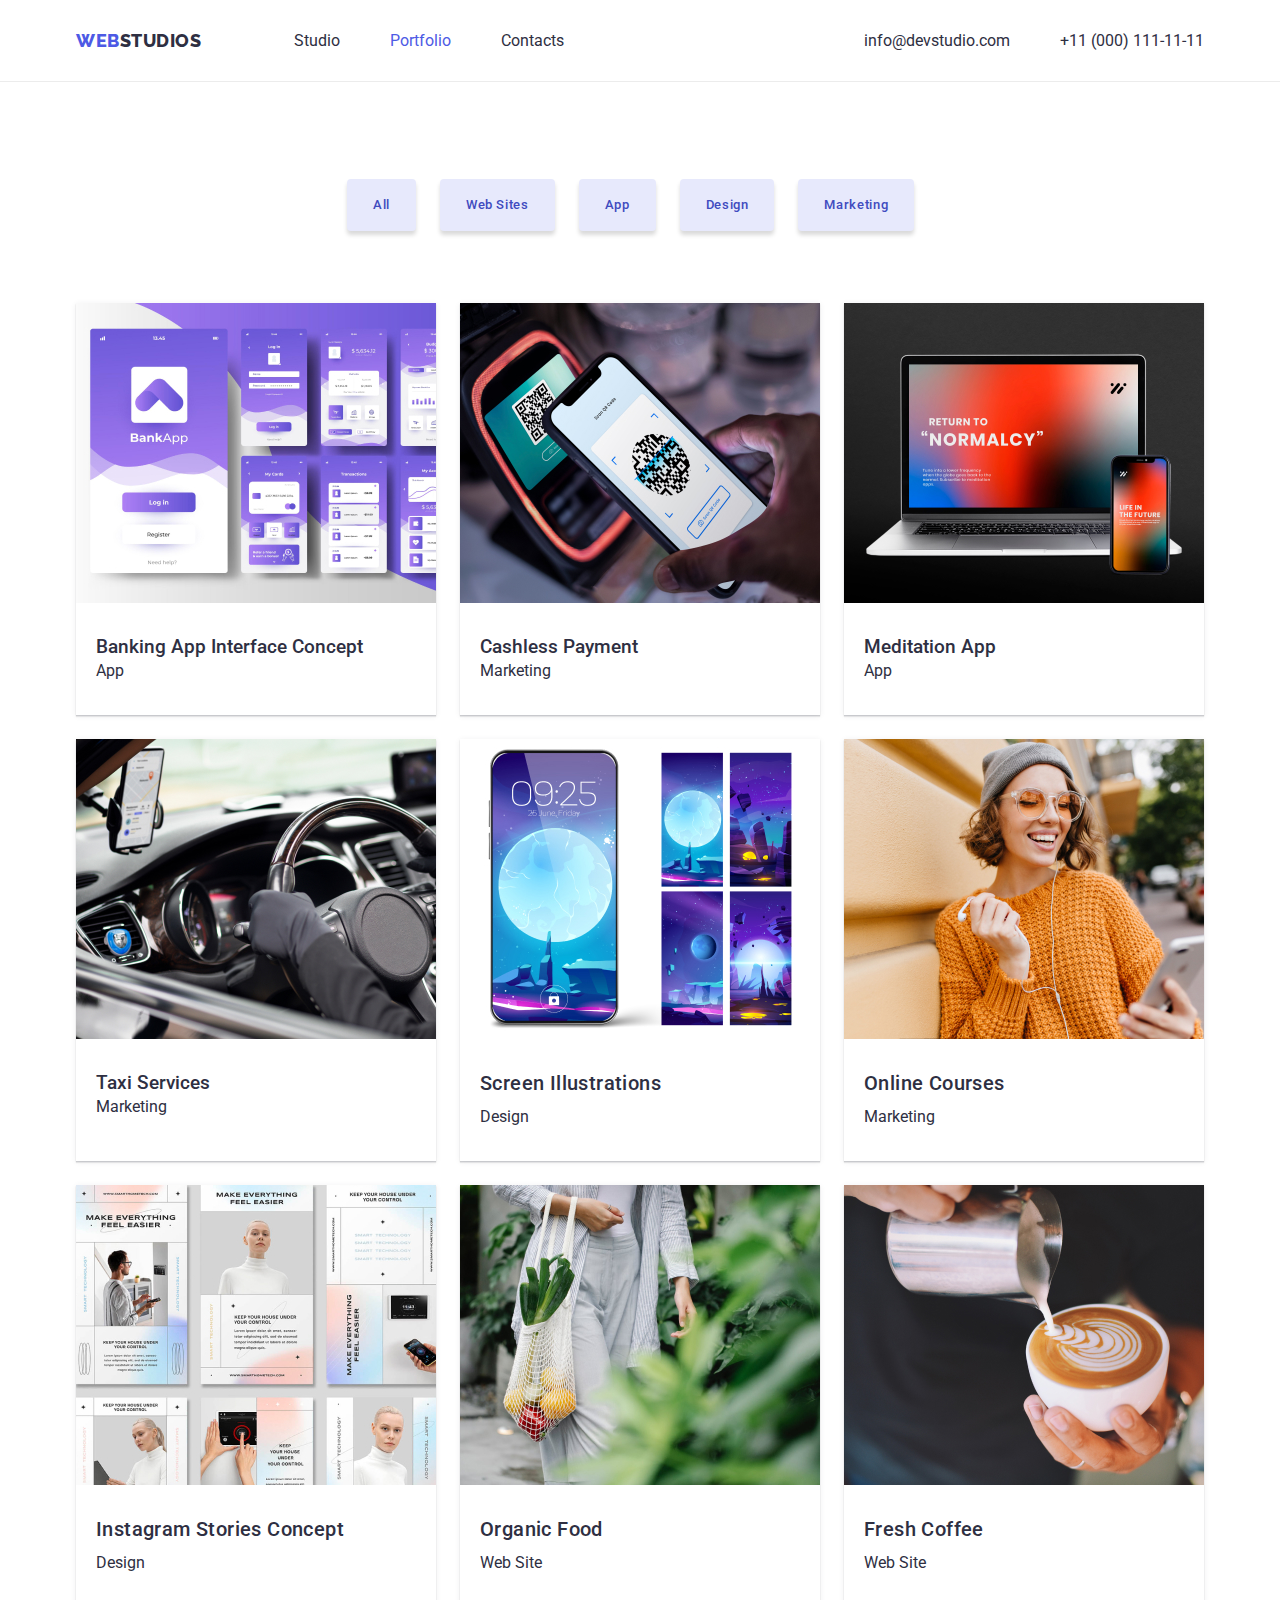
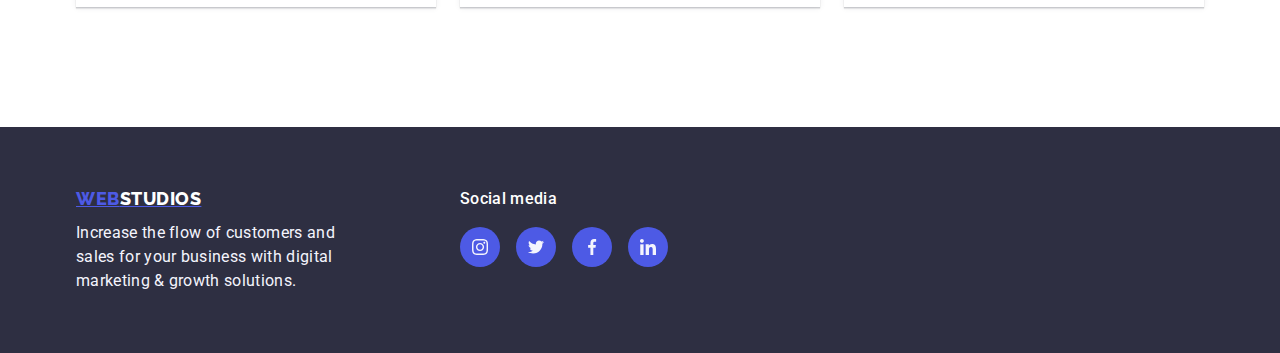
==== portfolio.html @ 6e82077b "initial commit" ====
<!DOCTYPE html>
<html lang="en">
    <head>
        
        <title>goit-markup-hw-02</title>
        <meta charset="UTF-8">

        <link
        href="https://fonts.googleapis.com/css2?family=Raleway:wght@700&family=Roboto:wght@400;500;700;900&display=swap"
        rel="stylesheet"
      />

      <link rel="stylesheet" href="./css/styles.css">

    </head>
   
<body>
    <header class="page-header">
        <div class="container menu">
          <nav class="header-navigator">
            <a href="index.html" class="logo link">WEB<span class="logo-black">STUDIOS</span></a>
            <ul class="header-navigator-menu list">
              <li class="header-navigator-item">
                <a href="index.html" class="page link">Studio</a>
              </li>
              <li class="header-navigator-item">
                <a href="portfolio.html" class="page current link">Portfolio</a>
              </li>
              <li class="header-navigator-item">
                <a href="/Contacts" class="page link">Contacts</a>
              </li>
            </ul>
          </nav>
          <address class="address">
            <ul class="header-ctas">
              <li class="header-navigator-item-ctas"><a href="mailto:info@devstudio.com" class="contact link">info@devstudio.com</a></li>
              <li class="header-navigator-item-ctas"><a href="tel:110001111111" class="contact link">+11 (000) 111-11-11</a></li>
            </ul>
          </address>
        </div>
      </header>

        <body>
            <section class="categories">
                <div class="container">
                    <ul class="categories-menu">
                        <li> <button type="button" class="button-item"> All </button> </li>
                        <li> <button type="button" class="button-item"> Web Sites </button> </li>
                        <li> <button type="button" class="button-item"> App </button> </li>
                        <li> <button type="button" class="button-item"> Design </button> </li>
                        <li> <button type="button" class="button-item"> Marketing </button> </li>
                     </ul>
                </div>

                
            </section>

            <section class="images-menu">
                <div class="container">
                    <ul class="img-actual">
                        <li class="img-item">
                            <img src="./images/images-1.jpg"alt="mobile application interface" width="360">
                            <div class="img-details">
                                <h3 class="image-title-item">
                                    Banking App Interface Concept
                                </h3>
                                <p>
                                    App
                                </p>
                            </div>
                            
                        </li>
                        <li class="img-item">
                            <img src="./images/images-2.jpg"alt="human hands holding a mobile phone scanning QR for payment" width="360">
                            <div class="img-details">
                                <h3 class="image-title-item">
                                    Cashless Payment
                                </h3>
                                <p>
                                    Marketing
                                </p>
                            </div>
                            
                        </li>
                        <li class="img-item">
                            <img src="./images/images-3.jpg"alt="Laptop and Celphone with same design feautures on screen" width="360">
                            <div class="img-details">
                                <h3 class="image-title-item">
                                    Meditation App
                                </h3>
                                <p>
                                    App
                                </p>
                            </div>
                           
                        </li>
                         <li class="img-item">
                            <img src="./images/images-4.jpg"alt="human driving a car" width="360">
                            <div class="img-details">
                                <h3 class="image-title-item">
                                    Taxi Services
                                </h3>
                                <p>
                                    Marketing
                                </p>
                            </div>
                            
                        </li>
                         <li class="img-item">
                            <img src="./images/images-5.jpg"alt="screen designs for mobile" width="360">
                            <div class="img-details">
                                <h3 class="name">
                                    Screen Illustrations
                                </h3>
                                <p class="service">
                                    Design
                                </p>
                            </div>
                            
                        </li>
                        <li class="img-item">
                            <img src="./images/images-6.jpg"alt="woman smiling looking at the mobile"width="360">
                            <div class="img-details"> 
                                <h3 class="name">
                                    Online Courses
                                </h3>
                                    <p class="service">
                                         Marketing
                                    </p>
                            </div>
                           
                        </li>
                        <li class="img-item">
                            <img src="./images/images-7.jpg"alt="concept image; multiple woman looking in front" width="360">
                            <div class="img-details">
                                <h3 class="name">
                                    Instagram Stories Concept
                               </h3>
                                   <p class="service">
                                        Design
                                    </p>
                            </div>
                                
                        </li>
                        <li class="img-item">
                            <img src="./images/images-8.jpg"alt="human holding groceries" width="360">
                            <div class="img-details">
                                <h3 class="name">
                                    Organic Food
                                </h3>
                                    <p class="service">
                                         Web Site
                                    </p>
                            </div>
                            
                            <li class="img-item">
                                <img src="./images/images-9.jpg"alt="human designing coffee" width="360">
                                <div class="img-details">
                                    <h3 class="name">
                                        Fresh Coffee
                                     </h3>
                                     <p class="service">
                                         Web Site
                                     </p>  
                                </div>
                                
                            </li>
    
                        </li>
    
                    </ul>
                </div>
                
            </section>


               

        </body>

        <footer class="footer">
            <div class="container footer-item">
              <div class="footer-logo"> 
                     <a href="index.html" class="logo">WEB<span class="logo-white">STUDIOS</span></a>
                  
                    <p class="footer-description">
                      Increase the flow of customers and <br/> sales for your business with digital <br/> marketing & growth solutions.
                    </p>
                  </div>    
            
                <div class="footer-icon-wrapper">
                      <p class="social-media">Social media</p>
                      <ul class="footer-icon-list">
                        <li class="footer-icon-item">
                        <a href="" class="footer-icon-link">
                            <svg class="footer-icon" width="16" height="16">
                                <use href="./images/icons.svg#instagram"></use>
                            </svg>
                        </a>
                       </li>
                        <li class="footer-icon-item">
                            <a href="" class="footer-icon-link">
                                <svg class="footer-icon" width="16" height="16">
                                    <use href="./images/icons.svg#twitter"></use>
                                </svg>
                            </a>
                        </li>
                        <li class="footer-icon-item">
                            <a href="" class="footer-icon-link">
                                <svg class="footer-icon" width="16" height="16">
                                    <use href="./images/icons.svg#facebook"></use>
                                </svg>
                            </a>
                        </li>
                        <li class="footer-icon-item">
                            <a href="" class="footer-icon-link">
                                <svg class="footer-icon" width="16" height="16">
                                    <use href="./images/icons.svg#linkedin"></use>
                                </svg>
                            </a>
                        </li>
                      </ul>
                  </div>
              </div>
            </div>
          
              
          
          </footer>
    </html>
---- css/styles.css ----
:root {
  --primary-text-color: #757575;
  --accent-color: #2196f3;
  --primary-white-color: #ffffff;
  --primary-black-color: #2e2f42;
  --logo-blue: #4d5ae5;
  --logo-black: #2e2f42;
  --text-white-opacity: rgba(255, 255, 255, 0.6);
  --text-primary-white: #ffff;
  --button-primary-hover: #188ce8;
  --button-portfolio-normal: #e7e9fc;
  --button-portfolio-hover: #404bbf;
  --primary-hover-color: #4d5ae5;
  --button-filter: #fff;
  --background-black: #2f303a;
  --background-grey: #f5f4fa;
  --hero-background: #2e2f42;
  --color-cloud: #f4f4fd;
  --color-slate: #434455;
  --color-green: #31D0AA;
  --color-lightslate: #8E8F99;
}

/* CSS RESETS */

*,
::after,
::before {
  box-sizing: border-box;
  margin: 0;
}

h1,
h2,
h3,
h4,
h5,
h6,
p {
  margin: 0;
}

img {
  display: block;
  max-width: 100%;
  height: auto;
}

address {
  font-style: inherit;
}

.link {
  text-decoration: none;
  color: inherit;
}

ul {
  list-style: none;
  padding: 0;
  margin: 0;
}

.container {
  width: 1158px;
  padding: 0 15px;
  margin: 0 auto;
}

.section {
  padding: 120px 0;
}

body {
  color: var(--primary-black-color);
  font-family: "Roboto", sans-serif;
  background-color: var(--primary-white-color);
  font-size: 16px;
}

/* Header */

/* logo */

.logo {
  font-family: "Raleway", sans-serif;
  font-weight: 800;
  font-size: 18px;
  line-height: 1.125;
  letter-spacing: 0.54px;
  text-transform: uppercase;
  color: var(--logo-blue);
}

.logo-black {
  color: var(--logo-black);
}

.logo-white {
  color: var(--primary-white-color);
}

.menu,
.header-navigator,
.header-navigator-menu,
.header-ctas {
  display: flex;
  align-items: center;
}

.header-navigator-menu {
  margin-left: 93px;
}

.address {
  margin-left: auto;
}

.header-navigator-menu .header-navigator-item:not(:last-child),
.header-ctas .header-navigator-item-ctas:not(:last-child) {
  margin-right: 50px;
}

.header-navigator-menu .page,
.header-ctas .contact {
  display: block;
  padding-top: 32px;
  padding-bottom: 31px;
  color: var(--primary-black-color);
  font-weight: 500px;
  line-height: 1.15em;
}


/* Header Navigation Links Hovaer and Focus + current page */
.header-navigator-menu .page:hover,
.header-navigator-menu .page:focus,
.header-navigator-menu .page.current{
  color: var(--primary-hover-color);
}

/* Header Contacts Hover and Focus */
.header-ctas .contact:hover,
.header-ctas .contact:focus {
  color: var(--primary-hover-color);
}

.page-header {
  border-bottom: 1px solid #ececec;
}


/* Hero */

.hero {
  background-image: url(../images/people-office.jpg);
  max-width: 1440px;
  margin: 0 auto;
  background-repeat: no-repeat;
  background-size: cover;
  object-fit: cover;        
  color: var(--text-primary-white);
  text-align: center;
  padding: 188px 0; 
  background-image: linear-gradient(rgba(46, 47, 66, 0.7),
  rgba(46, 47, 66, 0.7)),
    url(../images/people-office.jpg);

}

.hero-motto {
  margin-bottom: 30px;
  font-weight: 700;
  font-size: 56px;
  letter-spacing: 1.12px;
}

.button {
  font-family: inherit;
  letter-spacing: 0.03em;
  cursor: pointer;
  border-color: transparent;
  border-radius: 4px;
}

.order-service {
  color: var(--button-filter);
  background-color: var(--primary-hover-color);
  padding: 10px 32px;
  box-shadow: 0px 4px 4px 0px rgba(0, 0, 0, 0.15);
  font-weight: 500;
  line-height: 24px; /* 150% */
  letter-spacing: 0.64px;
}



/* Feature */

.features-items {
  display: flex;
  flex-wrap: wrap;
  gap: 24px;
}

.features-items .item {
  flex-basis: calc((100% - 72px) / 4);
}

.features-items .title {
  margin-bottom: 10px;
  font-size: 20px;
  font-weight: 500;
  line-height: 24px; /* 120% */
  letter-spacing: 0.4px;
}

.features-items .description {
  line-height: 24px; /* 150% */
  letter-spacing: 0.32px;
}

/*SVG STYLING AREA*/

.icon-svg-features {
  height: 112px;
  align-items: center;
  justify-content: center;
  border-radius: 4px;
  background-color: var(--background-grey);
  margin-bottom: 8px;
}

.icon-items {
  margin: 24px 100px;
}



/*our team svg styling area*/
.team-link-icon {
  width: 40px;
  height: 40px;
}

.team-list-icons {
  display: flex;
  align-items: center;
  justify-content: center;
  gap: 24px;
}

.team-link-icon {
  display: flex;
  align-items: center;
  justify-content: center;
  width: 40px;
  height: 40px;
  background-color: var(--logo-blue);
  border-radius: 20px;
  transition: background-color 250ms cubic-bezier(0.4, 0, 0.2, 1);
}

.team-icon {
  fill: var(--color-cloud);
}

.team-item-icon {
  padding-top: 15px;
}

.customers-list {
  width: 100%;
  display: flex;
  justify-content: center;
  align-items: center;
  gap: 24px;
}

.customers-icon {
  width: 100%;
  fill: var(--color-lightslate);
}

.customers-item {
  display: flex;
  justify-content: center;
  align-items: center;
  width: 168px;
  height: 88px;
  color: var(--color-slate);
  border-radius: 4px;
  border: 1px solid var(--color-lightslate);
  cursor: pointer;
}

/* end od svg styling area */

/* What are we doing */

.no-top-padding {
  padding-top: 0;
}

.section-title {
  margin-bottom: 50px;
  color: var(--primary-black-color);
  font-weight: 700;
  line-height: 40px; /* 111.111% */
  letter-spacing: 0.72px;
  text-transform: capitalize;
  font-size: 36px;
  text-align: center;
}

.wawd-items {
  display: flex;
  flex-wrap: wrap;
  gap: 24px;
}

.wawd-items .item {
  flex-basis: calc((100% - 48px) / 3);
}

/* Our Team */

.bg-team {
  background-color: var(--background-grey);
}

.our-team-menu {
  display: flex;
  flex-wrap: wrap;
  gap: 24px;
}



.our-team-menu .item {
  flex-basis: calc((100%-72px) / 4);
  width: 264px;
  background-color: var(--primary-white-color);
  box-shadow: 0px 2px 1px 0px rgba(46, 47, 66, 0.08),
    0px 1px 1px 0px rgba(46, 47, 66, 0.16),
    0px 1px 6px 0px rgba(46, 47, 66, 0.08);
  border-radius: 0px 0px 4px 4px;
  
}
/* Formula: calc((100% - number_of_gaps_in_row * value_of_one_gap) / number_of_elements_in_row) */

.details {
  line-height: 24px;
  padding: 32px 20px;
  text-align: center;
}

.our-team-menu .name {
  margin-bottom: 10px;
  font-size: 20px;
  font-weight: 500;
  letter-spacing: 0.4px;
}

.customers-section {
  background-color: var(--button-filter);
  
}

.customers {
  padding-bottom: 72px;
  color: var(--color-navy-blue);
  text-align: center;
  font-family: Roboto;
  font-size: 36px;
  font-style: normal;
  font-weight: 700;
  line-height: 40px;
  letter-spacing: 0.72px;
  text-transform: capitalize;
}

.customers-list {
  width: 100%;
  display: flex;
  justify-content: center;
  align-items: center;
  gap: 24px;
}

.customers-item {
  display: flex;
  justify-content: center;
  align-items: center;
  width: 168px;
  height: 88px;
  color: var(--color-slate);
  border-radius: 4px;
  border: 1px solid var(--color-slate);
  cursor: pointer;
}

.customers-icon {
  width: 100%;
  fill: var(--color-lightslate);
}

.customers-item:hover {
  border-color: var(--color-ocean);
  fill: var(--color-ocean);
}

.customers-icon:hover {
  fill: var(--color-ocean);
}


/* Categories */

.categories-menu {
  list-style: none;
  align-items: center;
  display: flex;
  flex-wrap: wrap;
  gap: 24px;
 }

 .categories-menu:nth-child(1) {
  margin-left: 271px;
}

 .categories-menu .button-item {
  font-family: inherit;
  letter-spacing: 0.03em;
  color: var(--button-portfolio-hover);
  box-shadow: 0px 4px 4px 0px rgba(0, 0, 0, 0.15);
  font-weight: 500;
  line-height: 24px; /* 150% */
  letter-spacing: 0.64px;
  border-color: transparent;
  border-radius: 4px;
  margin-top: 97px;
  margin-bottom: 72px;
  padding: 12px 24px;
 }

 /*IMAGES SECTION*/

 .images-menu {
  list-style: none;
  margin-bottom: 120px;
}

 .img-actual {
  display: flex;
  flex-wrap: wrap;
  gap: 24px;
 }

 .img-item {
  flex-basis: calc((100%-48px) / 3);
  background-color: var(--primary-white-color);
  box-shadow: 0px 2px 1px 0px rgba(46, 47, 66, 0.08),
    0px 1px 1px 0px rgba(46, 47, 66, 0.16),
    0px 1px 6px 0px rgba(46, 47, 66, 0.08);

 }

 

 .img-details {
  line-height: 24px;
  padding: 32px 20px;
 }

 .img-details .name {
  margin-bottom: 10px;
  font-size: 20px;
  font-weight: 500;
  letter-spacing: 0.4px;
 }

 

/* Footer */

.footer {
  padding: 60px 0;
  background-color: var(--hero-background);
  
}

.footer-item {
  text-align: start;
  display: flex;
  flex-wrap: wrap;
}

.footer-logo {
  letter-spacing: 0.03em;
  line-height: 1.3em;
  font-size: 18px;
  font-weight: 800;
  font-family: Raleway;
  margin-right: 120px;
}

.footer-description {
  font-family: Roboto;
  font-size: 16px;
  font-weight: 400;
  letter-spacing: 0.02em;
  line-height: 1.5em;
  color: var(--color-cloud);
  width: 264px;
  margin-left: auto;
  margin-right: auto;
  padding-top: 10px;
}

.social-media {
  color: var(--primary-white-color);
  font-family: Roboto;
  font-size: 16px;
  font-style: normal;
  font-weight: 500;
  line-height: 24px;
  letter-spacing: 0.32px;
  margin-bottom: 16px;
}

/*SVG STYLING AREA*/

.team-link-icon {
  width: 40px;
  height: 40px;
}

.team-list-icons {
  display: flex;
  align-items: center;
  justify-content: center;
  gap: 24px;
}

.team-link-icon {
  display: flex;
  align-items: center;
  justify-content: center;
  width: 40px;
  height: 40px;
  background-color: var(--logo-blue);
  border-radius: 20px;
  transition: background-color 250ms cubic-bezier(0.4, 0, 0.2, 1);
}

.team-icon {
  fill: var(--color-cloud);
}

.team-item-icon {
  padding-top: 15px;
}

.customers-list {
  width: 100%;
  display: flex;
  justify-content: center;
  align-items: center;
  gap: 24px;
}

.customers-icon {
  width: 100%;
  fill: var(--color-lightslate);
}

.customers-item {
  display: flex;
  justify-content: center;
  align-items: center;
  width: 168px;
  height: 88px;
  color: var(--color-slate);
  border-radius: 4px;
  border: 1px solid var(--color-lightslate);
  cursor: pointer;
}

/* end of svg styling area */

/* interactive elements styling area */

/* Header Navigation Links Hover and Focus + current page */
.header-navigator-menu .page:hover,
.header-navigator-menu .page:focus,
.header-navigator-menu .page.current{
  color: var(--primary-hover-color);
}

/* Header Contacts Hover and Focus */
.header-ctas .contact:hover,
.header-ctas .contact:focus {
  color: var(--primary-hover-color);
}

.team-link-icon:hover,
.team-link-icon:focus {
    background-color: var(--button-portfolio-hover)
  }


.footer-icon-link:hover,
.footer-icon-link:focus {
  background-color: var(--color-green);
}

.order-service:hover,
.order-service:focus {
  background-color: var(--button-portfolio-hover);
}



/*end of interactive elements styling area */

.footer-container {
  background-color: var(--hero-background);
  display: flex;
  box-sizing: content-box;
  height: 312px;
}

.footer-icon-list {
  display: flex;
  align-items: center;
  justify-content: center;
  gap: 16px;
  padding: 0;
}

.footer-icon-link {
  display: flex;
  align-items: center;
  justify-content: center;
  width: 40px;
  height: 40px;
  background-color: var(--logo-blue);
  border-radius: 20px;
}

.footer-icon-link {
  width: 40px;
  height: 40px;
}

.footer-icon {
  fill: var(--color-cloud);
}

.footer-icon-link:hover,
.footer-icon-link:focus {
  background-color: var(--color-green);
}




.header-navigator-item-ctas :hover {
  color: var(--primary-hover-color);
}

/*INTERACTION ELEMENT */

/* Header Navigation Links Hovaer and Focus + current page */
.header-navigator-menu .page:hover,
.header-navigator-menu .page:focus,
.header-navigator-menu .page.current{
  color: var(--primary-hover-color);
}

/* Header Contacts Hover and Focus */
.header-ctas .contact:hover,
.header-ctas .contact:focus {
  color: var(--primary-hover-color);
}

.team-link-icon:hover,
.team-link-icon:focus {
    background-color: var(--button-portfolio-hover);
}


.customers-item:hover {
  border-color: var(--button-portfolio-hover);
  fill: var(--button-portfolio-hover);
}

.customers-icon:hover {
  fill: var(--button-portfolio-hover);
}

/*--portfolio interaction*/

.categories-menu .button-item:hover {
  color: var(--button-filter);
  background-color: var(--button-portfolio-hover);
  cursor: pointer;
}

/*END OF INTERACTION ELEMENT */

/*SVG STYLING AREA*/

.icon-svg-features {
  height: 112px;
  align-items: center;
  justify-content: center;
  border-radius: 4px;
  background-color: var(--background-grey);
  margin-bottom: 8px;
}

.icon-items {
  margin: 24px 100px;
}


.team-link-icon {
  width: 40px;
  height: 40px;
}

.team-list-icons {
  display: flex;
  align-items: center;
  justify-content: center;
  gap: 24px;
}

.team-link-icon {
  display: flex;
  align-items: center;
  justify-content: center;
  width: 40px;
  height: 40px;
  background-color: var(--logo-blue);
  border-radius: 20px;
  transition: background-color 250ms cubic-bezier(0.4, 0, 0.2, 1);
}

.team-icon {
  fill: var(--color-cloud);
}

.team-item-icon {
  padding-top: 15px;
}



.customers-list {
  width: 100%;
  display: flex;
  justify-content: center;
  align-items: center;
  gap: 24px;
}

.customers-icon {
  width: 100%;
  fill: var(--color-lightslate);
}

.customers-item {
  display: flex;
  justify-content: center;
  align-items: center;
  width: 168px;
  height: 88px;
  color: var(--color-slate);
  border-radius: 4px;
  border: 1px solid var(--color-lightslate);
  cursor: pointer;
}

/*END OF SVG STYLING AREA */



/*PORTFOLIO AREA*/

.categories-menu {
  list-style: none;
  align-items: center;
  display: flex;
  flex-wrap: wrap;
  gap: 24px;
 }

 .categories-menu:nth-child(1) {
  margin-left: 271px;
}

 .categories-menu .button-item {
  font-family: inherit;
  letter-spacing: 0.03em;
  color: var(--button-portfolio-hover);
  box-shadow: 0px 4px 4px 0px rgba(0, 0, 0, 0.15);
  font-weight: 500;
  line-height: 24px; /* 150% */
  letter-spacing: 0.64px;
  border-color: transparent;
  border-radius: 4px;
  margin-top: 97px;
  margin-bottom: 72px;
  padding: 12px 24px;
 }

 .button-item {
  background-color: var(--button-portfolio-normal);
  font-family: "Roboto", sans-serif;
  font-weight: 400;
}

 .images-menu {
  list-style: none;
  margin-bottom: 120px;
}

.footer-container {
  background-color: var(--hero-background);
  display: flex;
  flex-wrap: wrap;
  gap: 24px;
 }

 .img-item {
  flex-basis: calc((100%-48px) / 3);
  background-color: var(--primary-white-color);
  box-shadow: 0px 2px 1px 0px rgba(46, 47, 66, 0.08),
    0px 1px 1px 0px rgba(46, 47, 66, 0.16),
    0px 1px 6px 0px rgba(46, 47, 66, 0.08);

 }

 .img-details {
  line-height: 24px;
  padding: 32px 20px;
 }

 .img-details .name {
  margin-bottom: 10px;
  font-size: 20px;
  font-weight: 500;
  letter-spacing: 0.4px;
 }




.image-title-item {
  font-weight: 500;
}
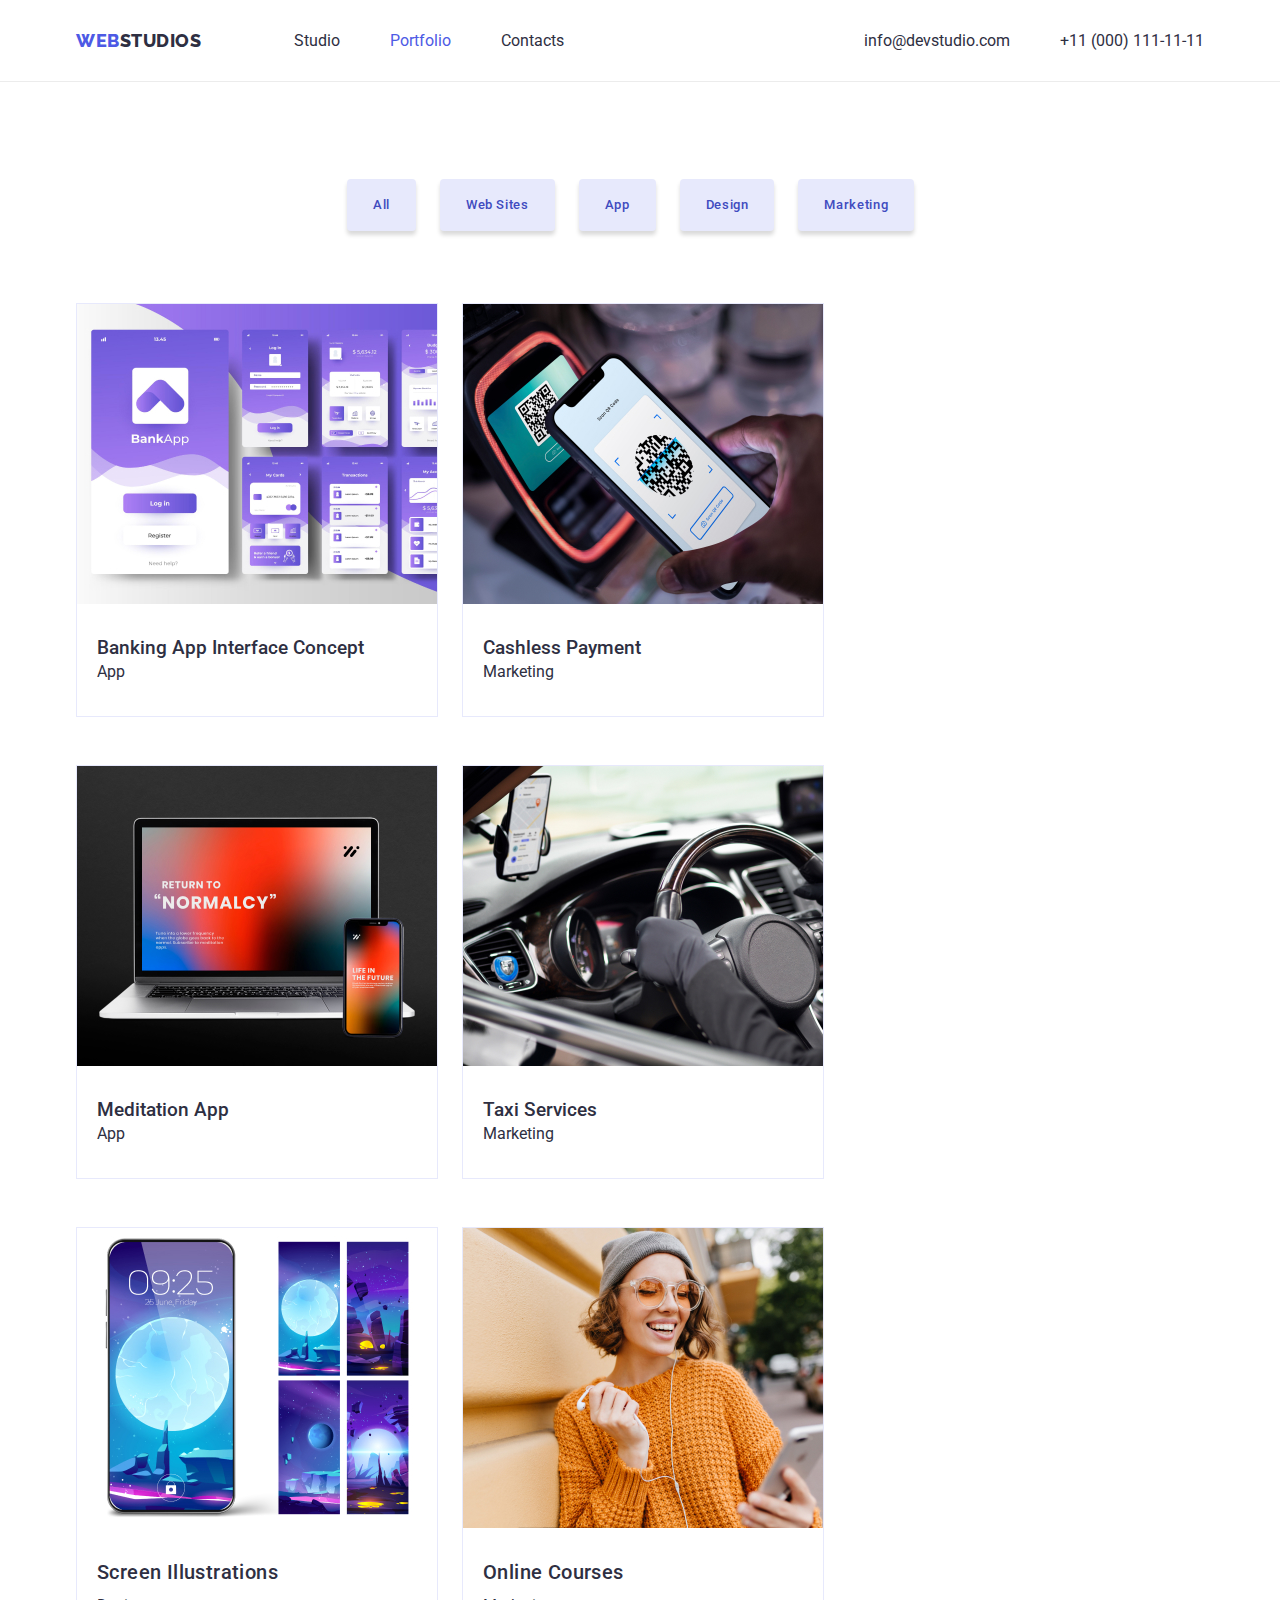
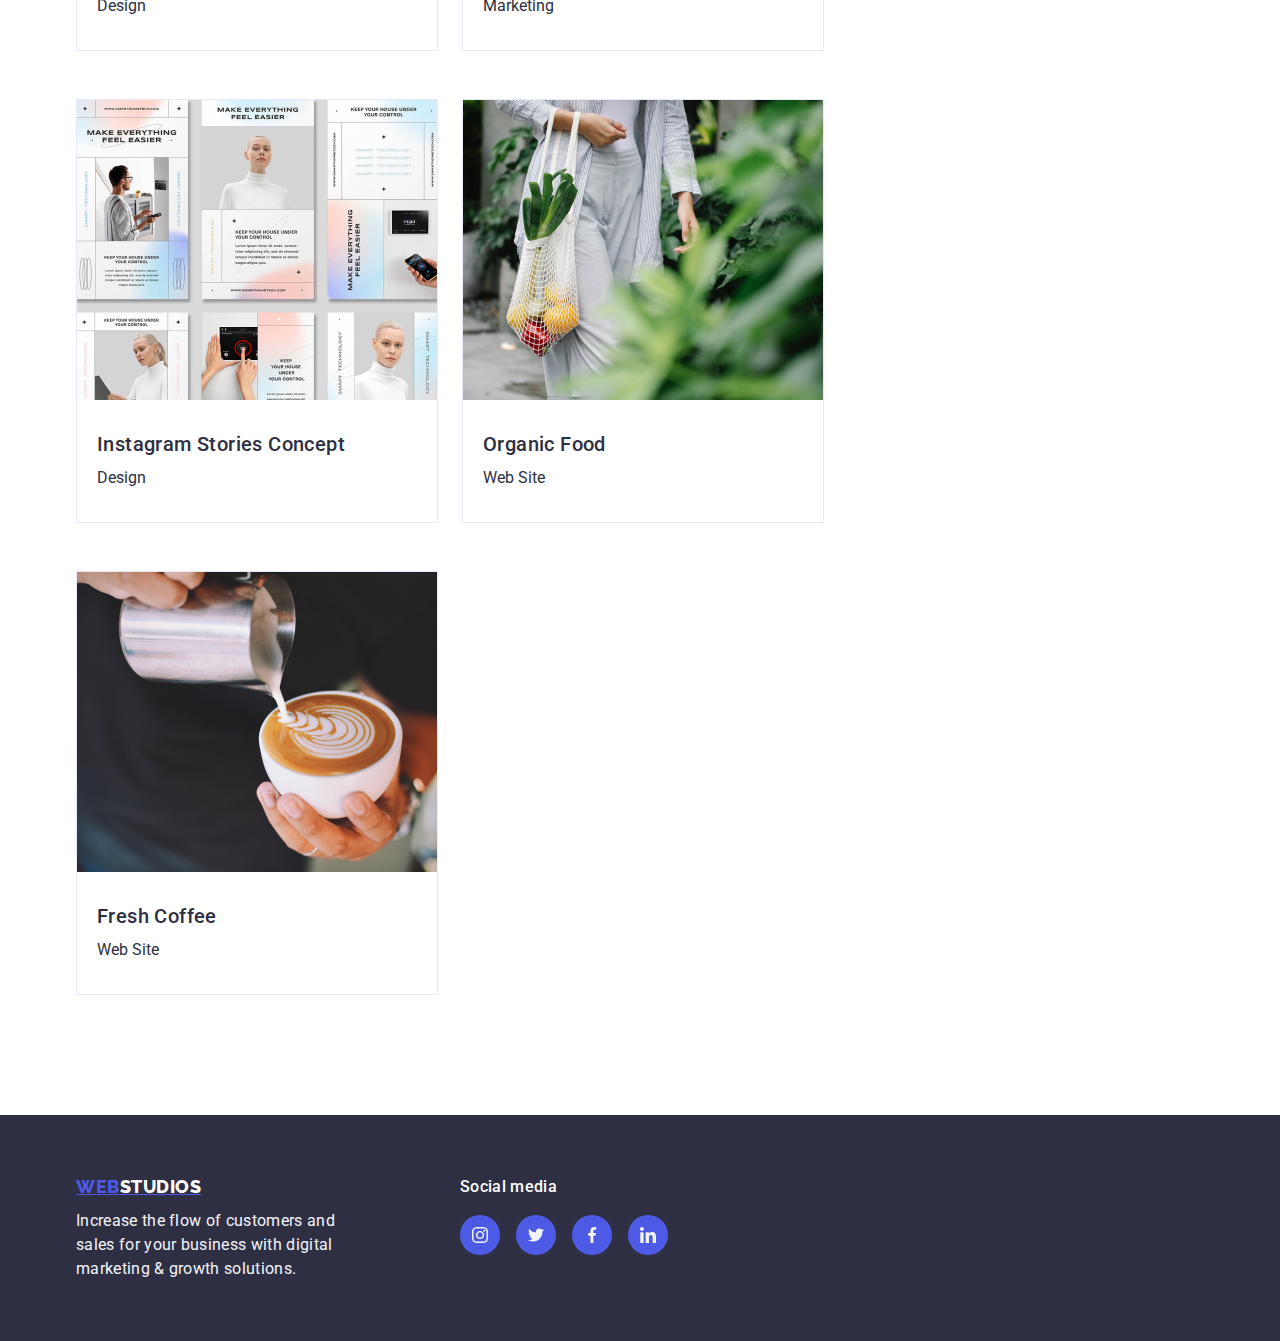
==== commit c8bcc381: "portfolio arrangement 1" ====
--- a/portfolio.html
+++ b/portfolio.html
@@ -58,7 +58,7 @@
             </section>
 
             <section class="images-menu">
-                <div class="container">
+                <div class="container ">
                     <ul class="img-actual">
                         <li class="img-item">
                             <img src="./images/images-1.jpg"alt="mobile application interface" width="360">
@@ -73,7 +73,16 @@
                             
                         </li>
                         <li class="img-item">
-                            <img src="./images/images-2.jpg"alt="human hands holding a mobile phone scanning QR for payment" width="360">
+                            <div class="img-item-overlay">
+                                <img src="./images/images-2.jpg"alt="human hands holding a mobile phone scanning QR for payment" width="360">
+                                <p class="overlay-text">
+                                    14 Stylish and User-Friendly App Design Concepts ·
+                                     Task Manager App · Calorie Tracker App · 
+                                     Exotic Fruit Ecommerce App · Cloud Storage App
+                                </p>
+                                
+                            </div>
+                            
                             <div class="img-details">
                                 <h3 class="image-title-item">
                                     Cashless Payment
--- a/css/styles.css
+++ b/css/styles.css
@@ -61,6 +61,10 @@
   margin: 0;
 }
 
+.figure {
+  margin: 0px;
+}
+
 .container {
   width: 1158px;
   padding: 0 15px;
@@ -414,6 +418,10 @@
   fill: var(--color-ocean);
 }
 
+.img-item:hover,
+.img-item:focus {
+    box-shadow: 0px 2px 1px 0px rgba(46, 47, 66, 0.08), 0px 1px 1px 0px rgba(46, 47, 66, 0.16), 0px 1px 6px 0px rgba(46, 47, 66, 0.08);
+}
 
 /* Categories */
 
@@ -454,18 +462,20 @@
  .img-actual {
   display: flex;
   flex-wrap: wrap;
-  gap: 24px;
+  gap: 48px 24px;
+  
  }
 
  .img-item {
+  background-color: var(--primary-white-color);
+  border: 1px solid #e7e9fc;
+  box-sizing: border-box;
   flex-basis: calc((100%-48px) / 3);
-  background-color: var(--primary-white-color);
-  box-shadow: 0px 2px 1px 0px rgba(46, 47, 66, 0.08),
-    0px 1px 1px 0px rgba(46, 47, 66, 0.16),
-    0px 1px 6px 0px rgba(46, 47, 66, 0.08);
-
- }
-
+  transition: box-shadow 250ms cubic-bezier(0.4, 0, 0.2, 1);
+  cursor: pointer;
+ }
+
+ 
  
 
  .img-details {
@@ -620,9 +630,35 @@
   background-color: var(--button-portfolio-hover);
 }
 
-
+.img-item-overlay:hover .overlay-text {
+  transform: translateY(0);
+}
 
 /*end of interactive elements styling area */
+
+/*OVERLAYS*/  
+
+.img-item-overlay {
+  position: relative;
+  overflow: hidden;
+}
+
+.overlay-text {
+  position: absolute;
+  top: 0;
+  height: 100%;
+  width: 100%;
+  color: var(--color-cloud);
+  font-family: Roboto;
+  font-size: 16px;
+  font-weight: 400;
+  line-height: 1.5em;
+  letter-spacing: 0.32px;
+  padding: 40px 32px;
+  transform: translateY(100%);
+  background-color: var(--primary-hover-color);
+  transition: transform 250ms cubic-bezier(0.4, 0, 0.2, 1);
+}
 
 .footer-container {
   background-color: var(--hero-background);
@@ -835,14 +871,8 @@
   gap: 24px;
  }
 
- .img-item {
-  flex-basis: calc((100%-48px) / 3);
-  background-color: var(--primary-white-color);
-  box-shadow: 0px 2px 1px 0px rgba(46, 47, 66, 0.08),
-    0px 1px 1px 0px rgba(46, 47, 66, 0.16),
-    0px 1px 6px 0px rgba(46, 47, 66, 0.08);
-
- }
+
+
 
  .img-details {
   line-height: 24px;
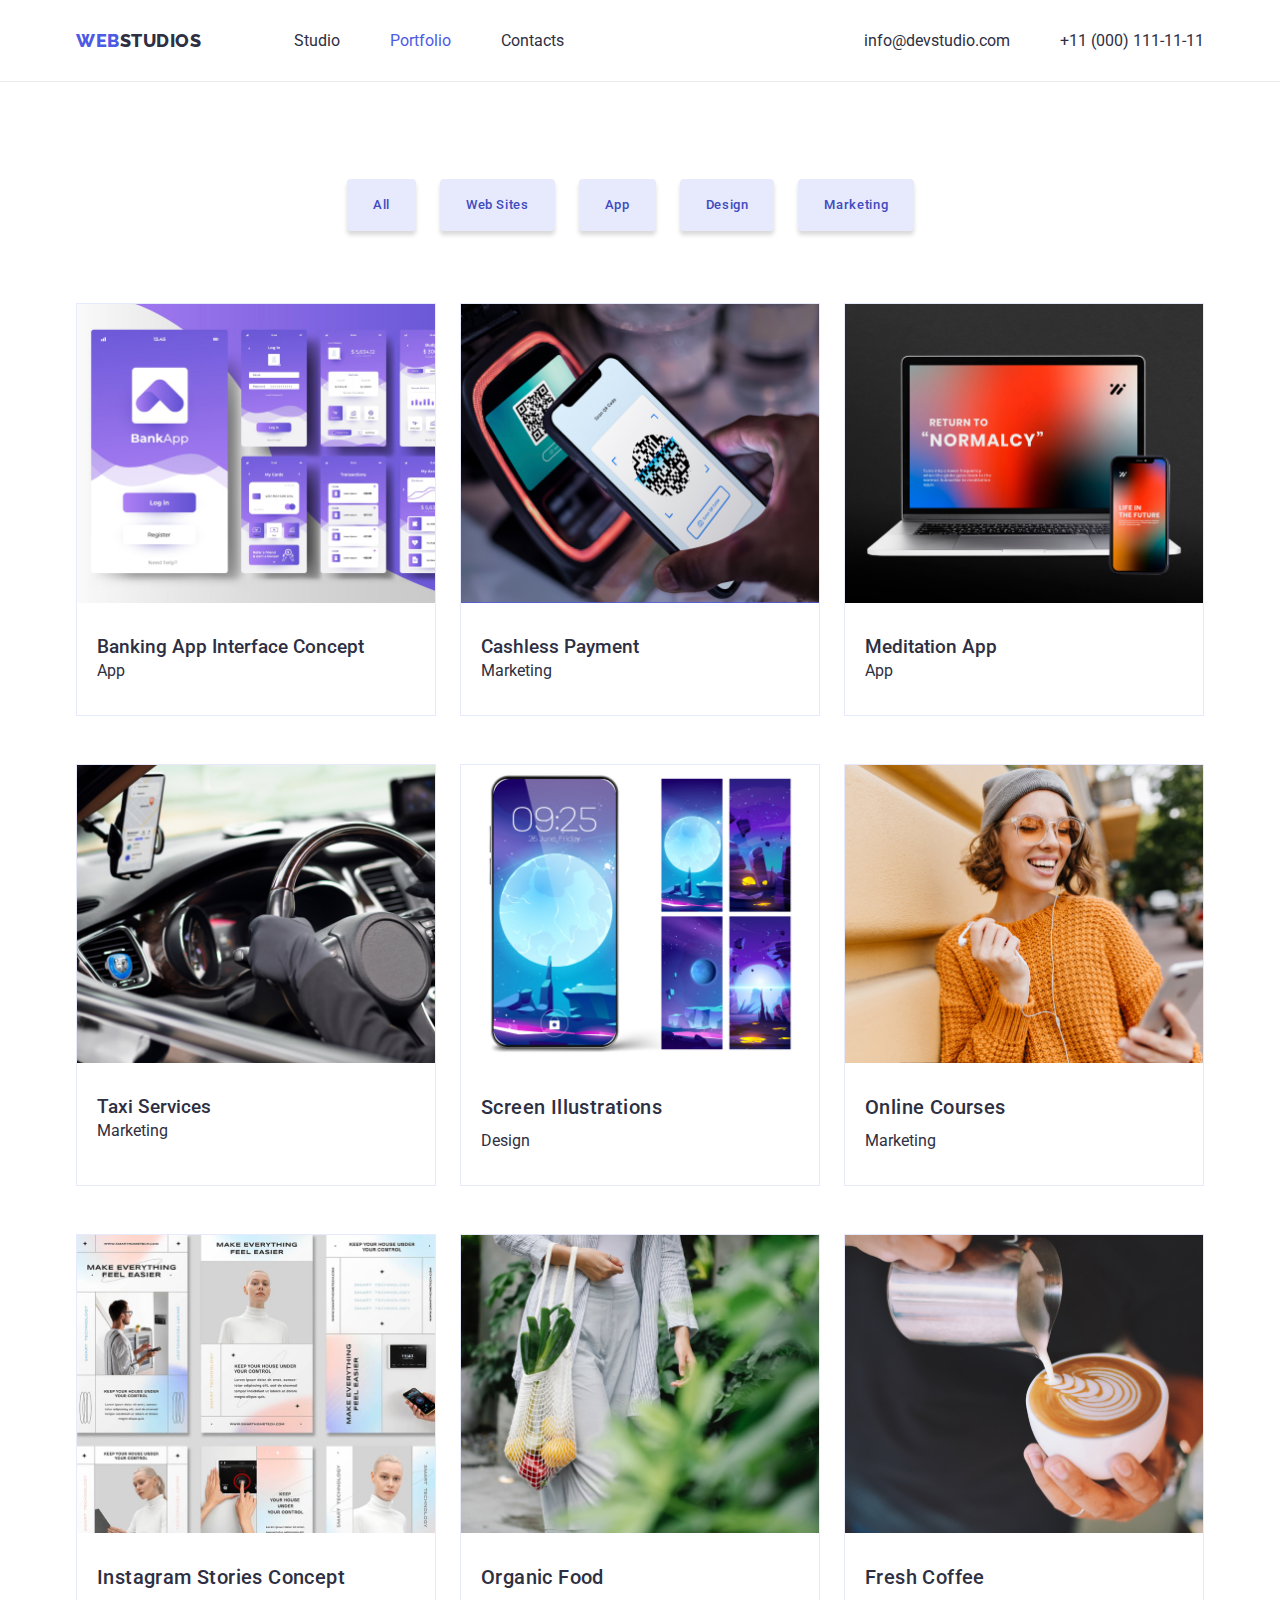
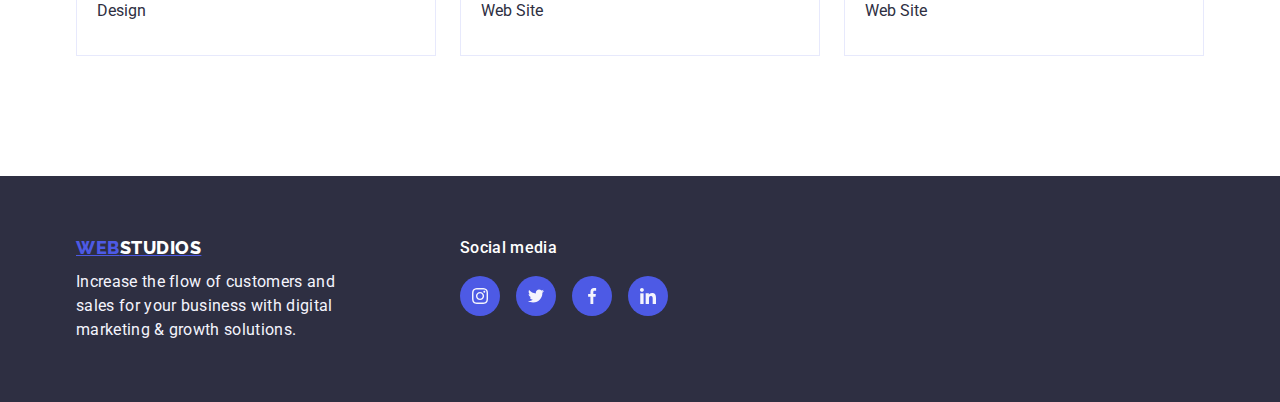
==== commit 704c14fd: "arrangements for portfolio" ====
--- a/portfolio.html
+++ b/portfolio.html
@@ -74,7 +74,7 @@
                         </li>
                         <li class="img-item">
                             <div class="img-item-overlay">
-                                <img src="./images/images-2.jpg"alt="human hands holding a mobile phone scanning QR for payment" width="360">
+                                <img class="img-item-picture" src="./images/images-2.jpg"alt="human hands holding a mobile phone scanning QR for payment" width="360">
                                 <p class="overlay-text">
                                     14 Stylish and User-Friendly App Design Concepts ·
                                      Task Manager App · Calorie Tracker App · 
@@ -82,7 +82,6 @@
                                 </p>
                                 
                             </div>
-                            
                             <div class="img-details">
                                 <h3 class="image-title-item">
                                     Cashless Payment
--- a/css/styles.css
+++ b/css/styles.css
@@ -463,19 +463,23 @@
   display: flex;
   flex-wrap: wrap;
   gap: 48px 24px;
-  
- }
+  }
 
  .img-item {
   background-color: var(--primary-white-color);
   border: 1px solid #e7e9fc;
   box-sizing: border-box;
-  flex-basis: calc((100%-48px) / 3);
+  flex-basis: calc((100% - 48px) / 3);
   transition: box-shadow 250ms cubic-bezier(0.4, 0, 0.2, 1);
   cursor: pointer;
  }
 
- 
+ .img-item-picture {
+  display: block;
+  max-width: 100%;
+  height: auto;
+  overflow: clip;
+ }
  
 
  .img-details {
@@ -872,23 +876,6 @@
  }
 
 
-
-
- .img-details {
-  line-height: 24px;
-  padding: 32px 20px;
- }
-
- .img-details .name {
-  margin-bottom: 10px;
-  font-size: 20px;
-  font-weight: 500;
-  letter-spacing: 0.4px;
- }
-
-
-
-
 .image-title-item {
   font-weight: 500;
 }
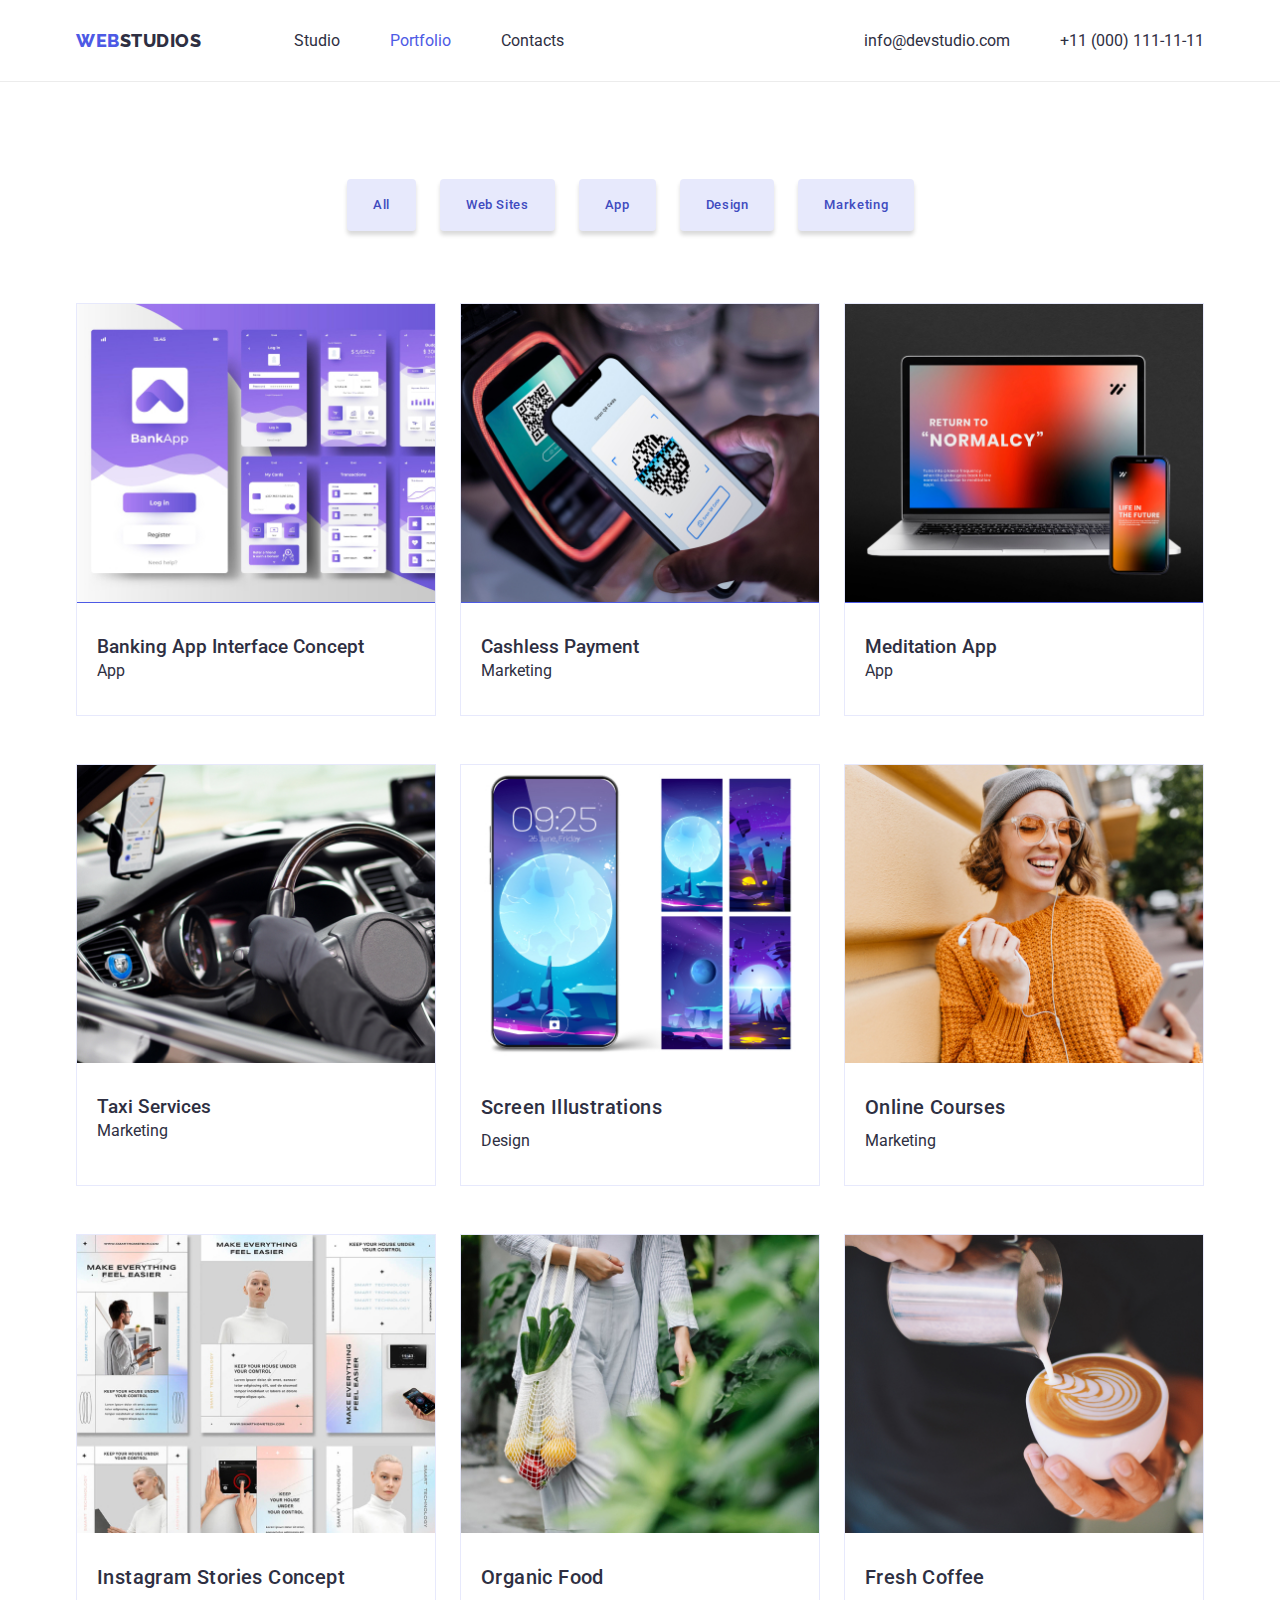
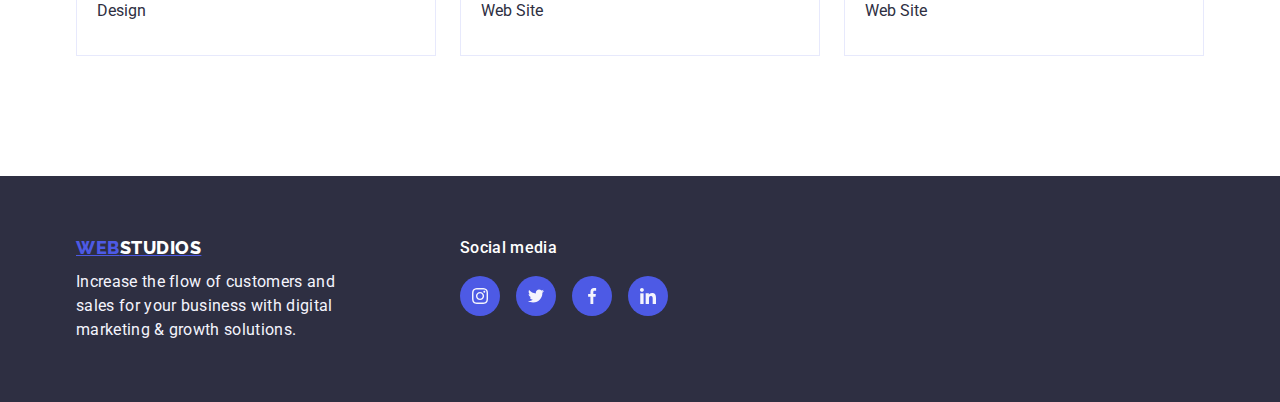
==== commit 62a534d0: "creating modal and modal close svg" ====
--- a/portfolio.html
+++ b/portfolio.html
@@ -61,7 +61,15 @@
                 <div class="container ">
                     <ul class="img-actual">
                         <li class="img-item">
-                            <img src="./images/images-1.jpg"alt="mobile application interface" width="360">
+                            <div class="img-item-overlay">
+                                <img src="./images/images-1.jpg"alt="mobile application interface" width="360">
+                                <p class="overlay-text">    
+                                    14 Stylish and User-Friendly App Design Concepts ·
+                                     Task Manager App · Calorie Tracker App · 
+                                     Exotic Fruit Ecommerce App · Cloud Storage App
+                                </p> 
+                            </div>
+                            
                             <div class="img-details">
                                 <h3 class="image-title-item">
                                     Banking App Interface Concept
@@ -75,12 +83,11 @@
                         <li class="img-item">
                             <div class="img-item-overlay">
                                 <img class="img-item-picture" src="./images/images-2.jpg"alt="human hands holding a mobile phone scanning QR for payment" width="360">
-                                <p class="overlay-text">
-                                    14 Stylish and User-Friendly App Design Concepts ·
-                                     Task Manager App · Calorie Tracker App · 
-                                     Exotic Fruit Ecommerce App · Cloud Storage App
-                                </p>
-                                
+                                <p class="overlay-text">    
+                                    14 Stylish and User-Friendly App Design Concepts ·
+                                     Task Manager App · Calorie Tracker App · 
+                                     Exotic Fruit Ecommerce App · Cloud Storage App
+                                </p>
                             </div>
                             <div class="img-details">
                                 <h3 class="image-title-item">
@@ -93,7 +100,15 @@
                             
                         </li>
                         <li class="img-item">
-                            <img src="./images/images-3.jpg"alt="Laptop and Celphone with same design feautures on screen" width="360">
+                            <div class="img-item-overlay">
+                                <img src="./images/images-3.jpg"alt="Laptop and Celphone with same design feautures on screen" width="360">
+                                <p class="overlay-text">    
+                                    14 Stylish and User-Friendly App Design Concepts ·
+                                     Task Manager App · Calorie Tracker App · 
+                                     Exotic Fruit Ecommerce App · Cloud Storage App
+                                </p>
+                            </div>
+                            
                             <div class="img-details">
                                 <h3 class="image-title-item">
                                     Meditation App
@@ -105,7 +120,15 @@
                            
                         </li>
                          <li class="img-item">
-                            <img src="./images/images-4.jpg"alt="human driving a car" width="360">
+                            <div class="img-item-overlay">
+                                <img src="./images/images-4.jpg"alt="human driving a car" width="360">
+                                <p class="overlay-text">    
+                                    14 Stylish and User-Friendly App Design Concepts ·
+                                     Task Manager App · Calorie Tracker App · 
+                                     Exotic Fruit Ecommerce App · Cloud Storage App
+                                </p>
+                            </div>
+                            
                             <div class="img-details">
                                 <h3 class="image-title-item">
                                     Taxi Services
@@ -117,7 +140,15 @@
                             
                         </li>
                          <li class="img-item">
-                            <img src="./images/images-5.jpg"alt="screen designs for mobile" width="360">
+                            <div class="img-item-overlay">
+                                <img src="./images/images-5.jpg"alt="screen designs for mobile" width="360">
+                                <p class="overlay-text">    
+                                    14 Stylish and User-Friendly App Design Concepts ·
+                                     Task Manager App · Calorie Tracker App · 
+                                     Exotic Fruit Ecommerce App · Cloud Storage App
+                                </p>
+                            </div>
+                            
                             <div class="img-details">
                                 <h3 class="name">
                                     Screen Illustrations
@@ -129,7 +160,15 @@
                             
                         </li>
                         <li class="img-item">
-                            <img src="./images/images-6.jpg"alt="woman smiling looking at the mobile"width="360">
+                            <div class="img-item-overlay">
+                                <img src="./images/images-6.jpg"alt="woman smiling looking at the mobile"width="360">
+                                <p class="overlay-text">    
+                                    14 Stylish and User-Friendly App Design Concepts ·
+                                     Task Manager App · Calorie Tracker App · 
+                                     Exotic Fruit Ecommerce App · Cloud Storage App
+                                </p>
+                            </div>
+                            
                             <div class="img-details"> 
                                 <h3 class="name">
                                     Online Courses
@@ -141,7 +180,15 @@
                            
                         </li>
                         <li class="img-item">
-                            <img src="./images/images-7.jpg"alt="concept image; multiple woman looking in front" width="360">
+                            <div class="img-item-overlay">
+                                <img src="./images/images-7.jpg"alt="concept image; multiple woman looking in front" width="360">
+                                <p class="overlay-text">    
+                                    14 Stylish and User-Friendly App Design Concepts ·
+                                     Task Manager App · Calorie Tracker App · 
+                                     Exotic Fruit Ecommerce App · Cloud Storage App
+                                </p>
+                            </div>
+                          
                             <div class="img-details">
                                 <h3 class="name">
                                     Instagram Stories Concept
@@ -153,7 +200,15 @@
                                 
                         </li>
                         <li class="img-item">
-                            <img src="./images/images-8.jpg"alt="human holding groceries" width="360">
+                            <div class="img-item-overlay">
+                                <img src="./images/images-8.jpg"alt="human holding groceries" width="360">
+                                <p class="overlay-text">    
+                                    14 Stylish and User-Friendly App Design Concepts ·
+                                     Task Manager App · Calorie Tracker App · 
+                                     Exotic Fruit Ecommerce App · Cloud Storage App
+                                </p>
+                            </div>
+                            
                             <div class="img-details">
                                 <h3 class="name">
                                     Organic Food
@@ -164,7 +219,15 @@
                             </div>
                             
                             <li class="img-item">
-                                <img src="./images/images-9.jpg"alt="human designing coffee" width="360">
+                                <div class="img-item-overlay">
+                                    <img src="./images/images-9.jpg"alt="human designing coffee" width="360">
+                                    <p class="overlay-text">    
+                                        14 Stylish and User-Friendly App Design Concepts ·
+                                         Task Manager App · Calorie Tracker App · 
+                                         Exotic Fruit Ecommerce App · Cloud Storage App
+                                    </p>
+                                </div>
+                                
                                 <div class="img-details">
                                     <h3 class="name">
                                         Fresh Coffee
--- a/css/styles.css
+++ b/css/styles.css
@@ -19,6 +19,7 @@
   --color-slate: #434455;
   --color-green: #31D0AA;
   --color-lightslate: #8E8F99;
+  --DAIRY: #FCFCFC;
 }
 
 /* CSS RESETS */
@@ -417,6 +418,8 @@
 .customers-icon:hover {
   fill: var(--color-ocean);
 }
+
+/*hover tranformation for images */
 
 .img-item:hover,
 .img-item:focus {
@@ -485,6 +488,7 @@
  .img-details {
   line-height: 24px;
   padding: 32px 20px;
+ 
  }
 
  .img-details .name {
@@ -634,7 +638,7 @@
   background-color: var(--button-portfolio-hover);
 }
 
-.img-item-overlay:hover .overlay-text {
+.img-item:hover .overlay-text {
   transform: translateY(0);
 }
 
@@ -648,6 +652,7 @@
 }
 
 .overlay-text {
+
   position: absolute;
   top: 0;
   height: 100%;
@@ -662,6 +667,8 @@
   transform: translateY(100%);
   background-color: var(--primary-hover-color);
   transition: transform 250ms cubic-bezier(0.4, 0, 0.2, 1);
+  will-change: transform;
+
 }
 
 .footer-container {
@@ -739,6 +746,31 @@
 .customers-icon:hover {
   fill: var(--button-portfolio-hover);
 }
+
+/*MODAL*/
+
+.modal {
+  background-color:rgba(46, 47, 66, 0.40);
+  position: fixed;
+  display: flex;
+  align-items: center;
+  justify-content: center;
+  width: 100%;
+  height: 100%;
+  top: 0px;
+  left: 0px;
+}
+
+.modal-container {
+  width: 408px;
+  height: 584px;
+  background-color: var(--DAIRY);
+  box-shadow: 0px 2px 1px 0px rgba(0, 0, 0, 0.20),
+               0px 1px 3px 0px rgba(0, 0, 0, 0.12), 
+               0px 1px 1px 0px rgba(0, 0, 0, 0.14);
+  border-radius: 4px;
+}
+
 
 /*--portfolio interaction*/
 
